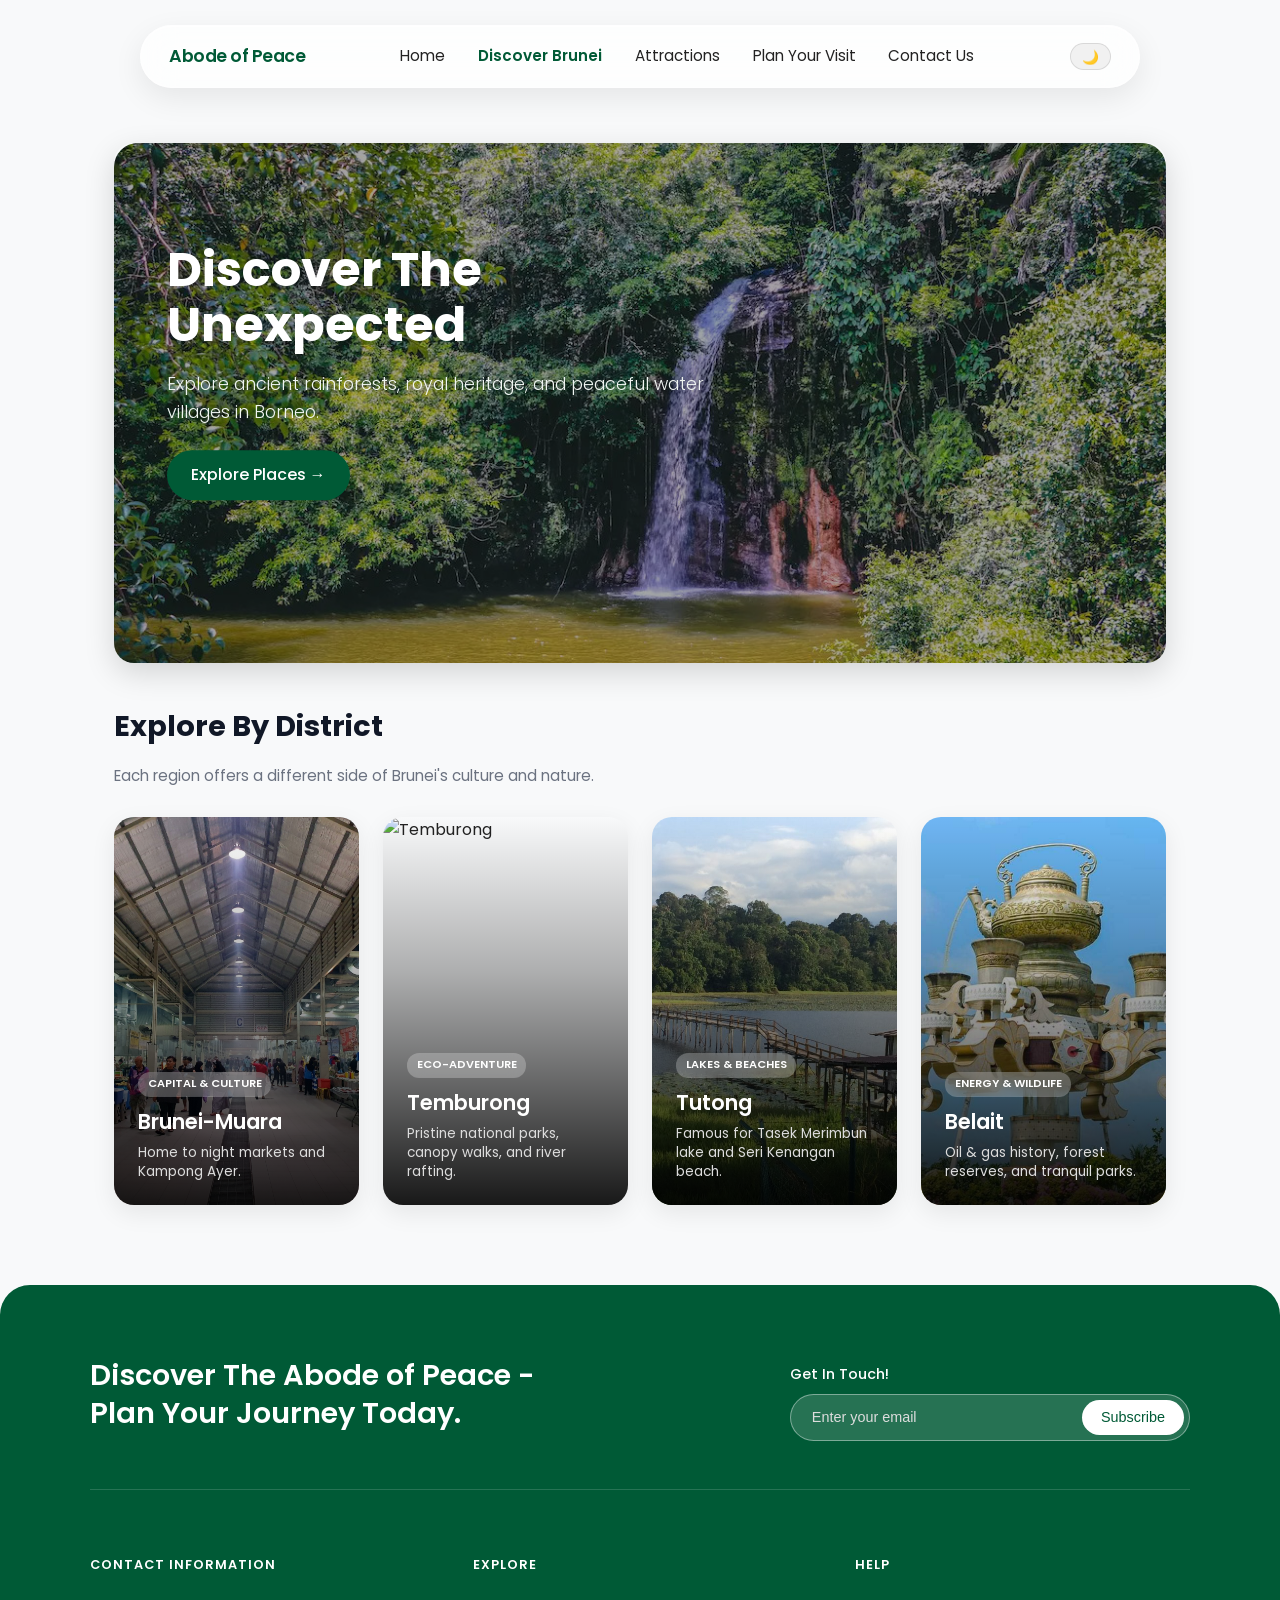
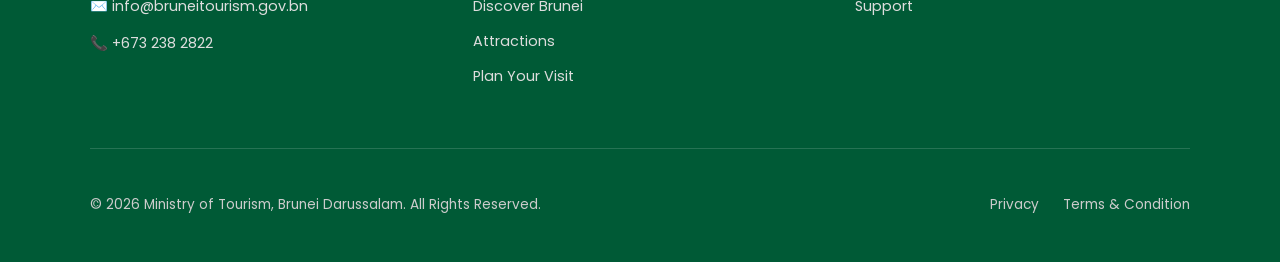
==== discover.html @ 307371f9 "Add files via upload" ====
<!DOCTYPE html>
<html lang="en">
<head>
    <meta charset="UTF-8">
    <meta name="viewport" content="width=device-width, initial-scale=1.0">
    <title>Discover Brunei</title>

    <!-- TO FIX BRIEF WHITE FLASH WHEN DARK MODE IS TURNED ON -->
    <script>
        const savedTheme = localStorage.getItem('theme');
        if (savedTheme === 'dark') {
            document.documentElement.setAttribute('data-theme', 'dark');
        }
    </script>

    <!-- CONNECTING POPPINS FONT FOR CSS USE -->
    <link rel="preconnect" href="https://fonts.googleapis.com">
    <link rel="preconnect" href="https://fonts.gstatic.com" crossorigin>
    <link href="https://fonts.googleapis.com/css2?family=Poppins:ital,wght@0,100;0,200;0,300;0,400;0,500;0,600;0,700;0,800;0,900;1,100;1,200;1,300;1,400;1,500;1,600;1,700;1,800;1,900&display=swap" rel="stylesheet">
    <!-- LINKING CSS  -->
    <link rel="stylesheet" href="style.css">
</head>
<body>
    <!-- HEADER AND NAV BAR -->
    <header class="header">
        <nav class="nav-container" aria-label="Main Navigation">
            <div class="logo">Abode of Peace</div>
            <button class="menu-toggle" id="menuToggle" aria-label="Toggle navigation menu">☰</button>
            <ul class="nav-links" id="navLinks">
                <li><a href="index.html">Home</a></li>
                <li class="dropdown">
                    <div class="dropdown-link">
                        <a href="discover.html" class="active">Discover Brunei</a>
                        <button class="dropdown-toggle" aria-label="Toggle Discover Brunei submenu" aria-expanded="false">▼</button>
                    </div>
                    <ul class="dropdown-menu">
                        <li><a href="districts.html">Explore By District</a></li>
                    </ul>
                </li>
                <li><a href="attractions.html">Attractions</a></li>
                <li><a href="plan.html">Plan Your Visit</a></li>
                <li><a href="contact.html">Contact Us</a></li>
            </ul>
            <button class="theme-btn" id="themeToggleBtn" aria-label="Toggle Light Dark Theme">🌙</button>
        </nav>
    </header>
    
    <!-- MAIN -->
    <main class="container">

        <!-- TOP BANNER -->
        <section class="top-banner">
            <img src="images/taseklama-01.jpg" alt="Brunei Rainforest" class="top-banner-img">
            
            <div class="top-banner-text">
                <h1>Discover The Unexpected</h1>
                <p>Explore ancient rainforests, royal heritage, and peaceful water villages in Borneo.</p>
                <a href="#featured" class="btn-explore">Explore Places &rarr;</a> <!-- NOTE: &RARR; FOR ARROW SYMBOL -->
            </div>

        </section>

        <!-- EXPLORE DISTRICT SECTION -->
        <section id="featured" class="content-section">
            <div class="section-header-left">
                <h2>Explore By District</h2>
                <p>Each region offers a different side of Brunei's culture and nature.</p>
            </div>

            <div class="district-grid">

                <!-- BRUNEI-MUARA -->
                <a href="districts.html#brunei-muara" class="card-link">
                <div class="district-card">
                    <img src="images/pasarmalam.jpg" alt="Brunei-Muara" class="district-img">
                    <div class="district-overlay"></div>
                    <div class="district-info">
                        <span class="district-tag">Capital & Culture</span>
                        <h3>Brunei-Muara</h3>
                        <p>Home to night markets and Kampong Ayer.</p>
                    </div>
                </div>
                </a>

                <!-- TEMBURONG -->
                <a href="districts.html#temburong" class="card-link">
                <div class="district-card">
                    <img src="images/temburong.jpg" alt="Temburong" class="district-img">
                    <div class="district-overlay"></div>
                    <div class="district-info">
                        <span class="district-tag">Eco-Adventure</span>
                        <h3>Temburong</h3>
                        <p>Pristine national parks, canopy walks, and river rafting.</p>
                    </div>
                </div>
                </a>

                <!-- TUTONG -->
                <a href="districts.html#tutong" class="card-link">
                <div class="district-card">
                    <img src="images/tutong.jpg" alt="Tutong" class="district-img">
                    <div class="district-overlay"></div>
                    <div class="district-info">
                        <span class="district-tag">Lakes & Beaches</span>
                        <h3>Tutong</h3>
                        <p>Famous for Tasek Merimbun lake and Seri Kenangan beach.</p>
                    </div>
                </div>
                </a>

                <!-- KUALA BELAIT -->
                 <a href="districts.html#belait" class="card-link">
                <div class="district-card">
                    <img src="images/kb.jpg" alt="Belait" class="district-img">
                    <div class="district-overlay"></div>
                    <div class="district-info">
                        <span class="district-tag">Energy & Wildlife</span>
                        <h3>Belait</h3>
                        <p>Oil & gas history, forest reserves, and tranquil parks.</p>
                    </div>
                </div>
                </a>
            </div>
        </section>

    </main>

    <!-- FOOTER -->
    <footer class="site-footer">
        <div class="footer-container">

            <!-- TOP TITLE AND SUBSCRIBE FORM -->
            <div class="footer-top">
                <div class="footer-brand-message">
                    <h3>Discover The Abode of Peace -<br>Plan Your Journey Today.</h3>
                </div>
                <div class="footer-newsletter">
                    <p>Get In Touch!</p>
                    <form class="newsletter-form" onsubmit="event.preventDefault();"> <!-- PREVENTS FROM RELOADING THE PAGE -->
                        <input type="email" placeholder="Enter your email" required>
                        <button type="submit">Subscribe</button>
                    </form>
                </div>
            </div>

            <!-- CONTACT INFO, EXPLORE, AND HELP SECTION -->
            <div class="footer-grid">
                <div class="footer-col">
                    <h4>CONTACT INFORMATION</h4>
                    <p>✉️ info@bruneitourism.gov.bn</p>
                    <p>📞 +673 238 2822</p>
                </div>
                <div class="footer-col">
                    <h4>EXPLORE</h4>
                    <a href="discover.html">Discover Brunei</a>
                    <a href="attractions.html">Attractions</a>
                    <a href="plan.html">Plan Your Visit</a>
                </div>
                <div class="footer-col">
                    <h4>HELP</h4>
                    <a href="contact.html">Support</a>
                </div>
            </div>

            <!-- COPYRIGHT BOTTOM SECTION -->
            <div class="footer-bottom">
                <p>&copy; 2026 Ministry of Tourism, Brunei Darussalam. All Rights Reserved.</p>
                <div class="footer-legal">
                    <a href="#">Privacy</a>
                    <a href="#">Terms & Condition</a>
                </div>
            </div>
        </div>
    </footer>
    <!-- LINKING JAVASCRIPT -->
    <script src="script.js"></script>
</body>
</html>
---- style.css ----
body {
  font-family: 'Poppins', sans-serif;
  background-color: #f8f9fa;
  color: #222222;
  line-height: 1.6;
  margin: 0; 
  padding: 0;
  transition: all 0.3s ease;
}

html { /* TO MAKE THE HOVER SMOOTH */
  scroll-behavior: smooth; 
}


[data-theme="dark"] body { /* DARK MODE */
  background-color: #121212;
  color: #f1f1f1;
}

a {
  color: #005a36;
  text-decoration: none;
}

a:hover, a:focus {
  text-decoration: underline;
}

.header { /* NAV BAR */
  position: sticky;
  top: 25px;
  z-index: 1000;
  width: 100%;
  display: flex;
  justify-content: center;
  padding: 0 1rem;
  margin-bottom: 5rem;
  box-sizing: border-box;
}

/* CODES ADAPTED FROM Mozilla.org, 2025 */
.nav-container {
  position: relative;
  display: flex;
  justify-content: space-between;
  align-items: center;
  width: 100%;
  max-width: 1000px;
  background: rgba(255, 255, 255, 0.75);
  backdrop-filter: blur(16px);
  border: 1px solid rgba(255, 255, 255, 0.4);
  border-radius: 50px;
  padding: 0.75rem 1.75rem;
  box-shadow: 0 10px 30px rgba(0, 0, 0, 0.08), inset 0 1px 0 rgba(255, 255, 255, 0.6);
  color: #222222;
  transition: all 0.3s ease;
  box-sizing: border-box;
}

[data-theme="dark"] .nav-container { /* DARK MODE NAV  */
  background: rgba(20, 20, 20, 0.75);
  border: 1px solid rgba(255, 255, 255, 0.12);
  box-shadow: 0 10px 30px rgba(0, 0, 0, 0.4), inset 0 1px 0 rgba(255, 255, 255, 0.1);
  color: #f1f1f1;
}

.logo { /* LOGO */
  font-size: 1.1rem;
  font-weight: 600;
  color: #005a36;
  letter-spacing: -0.5px;
}

[data-theme="dark"] .logo { 
  color: #34d399; 
}

.nav-links { /* NAV LINKS (HOME, DISCOVER BRUNEI, ETC. */
  display: flex;
  list-style: none;
  gap: 0.25rem;
  align-items: center;
  margin: 0;
  padding: 0;
}

.nav-links li {
  position: relative;
}

.nav-links a {
  color: #222222;
  font-weight: 400;
  font-size: 0.95rem;
  text-decoration: none;
  display: flex;
  align-items: center;
  gap: 1.5rem;
  padding: 0.4rem 0.9rem;
  border-radius: 20px;
  position: relative;
  z-index: 2;
  transition: color 0.25s ease;
}

[data-theme="dark"] .nav-links a {
  color: #f1f1f1;
}

.nav-links a::before { /* HOVER BACKGROUND ANIMATION */
  content: '';
  position: absolute;
  top: 0;
  left: 0;
  width: 100%;
  height: 100%;
  background: rgba(0, 90, 54, 0.1);
  border-radius: 20px;
  transform: scale(0.8);
  opacity: 0;
  transition: all 0.25s cubic-bezier(0.4, 0, 0.2, 1);
  z-index: -1;
}

[data-theme="dark"] .nav-links a::before {
  background: rgba(255, 255, 255, 0.15);
}

.nav-links a:hover::before,
.nav-links a:active::before {
  transform: scale(1);
  opacity: 1;
}

.nav-links a:hover,
.nav-links a:active {
  color: #005a36;
  opacity: 1;
  text-decoration: none;
  border-bottom: none;
}

.nav-links a.active {
  color: #005a36;
  font-weight: 600;
  
}

[data-theme="dark"] .nav-links a.active {
  color: #34d399;
}

[data-theme="dark"] .nav-links a:hover,
[data-theme="dark"] .nav-links a:active {
  color: #34d399;
}

.theme-btn { /* THEME BUTTON */
  background: rgba(0, 0, 0, 0.05);
  border: 1px solid rgba(0, 0, 0, 0.1);
  color: #222222;
  padding: 0.3rem 0.7rem;
  border-radius: 20px;
  cursor: pointer;
  font-size: 0.85rem;
  transition: all 0.3s ease;
}

.theme-btn:hover {
  background: rgba(0, 0, 0, 0.1);
}

[data-theme="dark"] .theme-btn {
  background: rgba(255, 255, 255, 0.1);
  border: 1px solid rgba(255, 255, 255, 0.2);
  color: #ffffff;
}

[data-theme="dark"] .theme-btn:hover {
  background: rgba(255, 255, 255, 0.3);
}

.nav-links li.dropdown { /* DROPDOWN MENU FOR DISTRICTS.HTML */
  position: relative;
}

.dropdown-link {
  display: flex;
  align-items: center;
  gap: 5px;
}

.dropdown-toggle {
  display: none;
  background: transparent;
  border: none;
  cursor: pointer;
  color: inherit;
  font-size: 14px;
  padding: 8px;
  transition: transform 0.3s ease;
}

.dropdown.active .dropdown-toggle {
  transform: rotate(180deg);
}

.dropdown-menu { /* DROPDOWN FOR EXPLORE BY DISTRICT */
  display: none;
  position: absolute;
  top: calc(100% + 10px);
  left: 50%;
  transform: translateX(-50%);
  background-color: #ffffff;
  box-shadow: 0 10px 15px -3px rgba(0, 0, 0, 0.1);
  border-radius: 18px;
  list-style: none;
  padding: 0.65rem;
  min-width: 180px;
  border: 1px solid #e5e7eb;
}

.dropdown-menu li a {
  display: block;
  padding: 0.5rem 1rem;
  color: #374151;
  font-size: 0.9rem;
  border-radius: 10px;
  white-space: nowrap;
  transition: all 0.2s ease;
}

.dropdown-menu::before {
  content: "";
  position: absolute;
  top: -15px;
  left: 0;
  width: 100%;
  height: 15px;
}

.dropdown-menu li a:hover {
  background-color: #f3f4f6;
  color: #005a36;
}

@media (min-width: 1001px) { /* FOR DESKTOP ADJUSTMENT */
    .nav-links li.dropdown:hover .dropdown-menu {
        display: block;
    }
}

[data-theme="dark"] .dropdown-menu {
  background-color: #1f2937;
  border-color: #374151;
}

[data-theme="dark"] .dropdown-menu li a {
  color: #d1d5db;
}

[data-theme="dark"] .dropdown-menu li a:hover {
  background-color: #374151;
  color: #34d399;
}

.menu-toggle { /* MOBILE NAV BAR MENU */
  display: none;
  background: none;
  border: none;
  color: #222222;
  font-size: 1.5rem;
  cursor: pointer;
}

[data-theme="dark"] .menu-toggle {
  color: #ffffff;
}

.container { /* MAIN CSS STARTS HERE */
  max-width: 1100px;
  margin: 1.5rem auto;
  padding: 0 1.5rem;
  box-sizing: border-box;
}

.welcome {
  position: relative; 
  width: 100%;
  border-radius: 20px;
  overflow: hidden;  
  margin-bottom: 2.5rem;
  box-shadow: 0 10px 30px rgba(0, 0, 0, 0.15);
}

.banner-img {
  width: 100%;
  height: 560px;
  object-fit: cover;  
  display: block;
  filter: brightness(0.75); 
}

.banner {
  position: absolute;
  top: 50%;
  left: 50%;
  transform: translate(-50%, -50%); 
  text-align: center;
  color: #ffffff;
  width: 85%;
  max-width: 800px;
}

.banner h1 {
  font-size: 2.8rem;
  font-weight: 700;
  margin-bottom: 0.5rem;
  letter-spacing: -0.5px;
  text-shadow: 0 2px 10px rgba(0, 0, 0, 0.4); 
}

.banner p {
  font-size: 1.2rem;
  font-weight: 300;
  text-shadow: 0 1px 5px rgba(0, 0, 0, 0.4);
}

.why-visit {
  margin: 4rem auto;
}

.why-visit h2 {
  font-size: 2rem;
  font-weight: 600;
  text-align: center;
  margin-bottom: 2rem;
  letter-spacing: -0.5px;
}

.grid,
.resources-grid, 
.content-grid {
  display: grid;
  grid-template-columns: repeat(auto-fit, minmax(260px, 1fr));
  gap: 1.5rem;
}

.card {
  background-color: #ffffff;
  border: 1px solid #eaeaea;
  border-radius: 16px;
  padding: 2rem;
  box-shadow: 0 4px 20px rgba(0, 0, 0, 0.03);
  transition: transform 0.3s ease, box-shadow 0.3s ease, background-color 0.3s ease, border-color 0.3s ease;
}

.card:hover {
  transform: translateY(-6px);
  box-shadow: 0 12px 30px rgba(0, 0, 0, 0.08);
}

[data-theme="dark"] .card {
  background-color: #1a1a1a;
  border: 1px solid #333333;
  box-shadow: 0 4px 20px rgba(0, 0, 0, 0.2);
}

[data-theme="dark"] .card:hover {
  box-shadow: 0 12px 30px rgba(0, 0, 0, 0.4);
}

.card-icon {
  font-size: 2.2rem;
  margin-bottom: 1rem;
}

.card h3 {
  font-size: 1.2rem;
  font-weight: 600;
  margin-bottom: 0.75rem;
}

.card p {
  font-size: 0.95rem;
  color: #666666;
  line-height: 1.5;
}

[data-theme="dark"] .card p {
  color: #aaaaaa;
}

.resource-card,
.resource-card * {
  box-sizing: border-box;
}

.resource-card {
  position: relative;
  height: 380px;
  border-radius: 20px;
  overflow: hidden;
  display: block;
  text-decoration: none;
  box-shadow: 0 8px 20px rgba(0, 0, 0, 0.1);
  transition: transform 0.3s ease, box-shadow 0.3s ease;
}

.resource-card:hover {
  transform: translateY(-6px);
  box-shadow: 0 14px 30px rgba(0, 0, 0, 0.2);
}

.resource-bg {
  position: absolute;
  top: 0;
  left: 0;
  width: 100%;
  height: 100%;
  object-fit: cover;
  transition: transform 0.5s ease;
  z-index: 1;
}

.resource-card:hover .resource-bg {
  transform: scale(1.05);
}

.resource-overlay {
  position: absolute;
  top: 0;
  left: 0;
  width: 100%;
  height: 100%;
  background: linear-gradient(to top, rgba(0, 0, 0, 0.95) 0%, rgba(0, 0, 0, 0.4) 50%, rgba(0, 0, 0, 0.2) 100%);
  z-index: 2;
}

.resource-content {
  position: absolute;
  top: 0;
  left: 0;
  width: 100%;
  height: 100%;
  padding: 1.25rem;
  z-index: 3;
  color: #ffffff;
  display: flex;
  flex-direction: column;
  justify-content: space-between;
}

.resource-badge {
  display: inline-block;
  align-self: flex-start;
  background: rgba(255, 255, 255, 0.2);
  backdrop-filter: blur(10px);
  padding: 0.25rem 0.75rem;
  border-radius: 20px;
  font-size: 0.7rem;
  font-weight: 500;
  color: #ffffff;
  border: 1px solid rgba(255, 255, 255, 0.3);
}

.resource-bottom-text {
  display: flex;
  flex-direction: column;
  justify-content: flex-end;
}

.resource-card h3 {
  font-size: 1.15rem; 
  font-weight: 600;
  line-height: 1.25;
  color: #ffffff;
  margin: 0 0 0.25rem 0;
}

.resource-location {
  font-size: 0.8rem;
  color: #dddddd;
  font-weight: 300;
  margin: 0;
  line-height: 1.5;
}

.top-banner { /* DISCOVER PAGE CSS STARTS HERE */
  position: relative;
  width: 100%;
  height: 520px;
  border-radius: 20px;
  overflow: hidden;
  margin-bottom: 2.5rem;
  box-shadow: 0 10px 30px rgba(0, 0, 0, 0.15);
}

.top-banner-img {
  width: 100%;
  height: 560px;
  object-fit: cover;
  border-radius: 24px;
  filter: brightness(0.65);
  display: block;
}

.top-banner-text {
  position: absolute;
  top: 40%;
  left: 5%;
  transform: translateY(-50%);
  color: #ffffff;
  max-width: 600px;
  z-index: 2;
}

.top-banner-text h1 {
  font-size: 3rem;
  font-weight: 700;
  line-height: 1.15;
  margin-bottom: 0.75rem;
}

.top-banner-text p {
  font-size: 1.1rem;
  font-weight: 300;
  margin-bottom: 1.5rem;
  color: #f0f5f2;
}

.btn-explore {
  display: inline-block;
  background-color: #005a36;
  color: #ffffff;
  padding: 0.75rem 1.5rem;
  border-radius: 30px;
  font-weight: 500;
  text-decoration: none;
  transition: all 0.3s ease;
}

.btn-explore:hover {
  background-color: #004227;
  transform: translateY(-2px);
  text-decoration: none;
}

.district-grid {
  display: grid;
  grid-template-columns: repeat(auto-fit, minmax(240px, 1fr));
  gap: 1.5rem;
  margin-top: 1.5rem;
}

.district-card {
  position: relative;
  height: 340px;
  border-radius: 20px;
  overflow: hidden;
  text-decoration: none;
  display: flex;
  flex-direction: column;
  justify-content: flex-end;
  padding: 1.5rem;
  box-shadow: 0 8px 24px rgba(0, 0, 0, 0.08);
  transition: transform 0.3s ease, box-shadow 0.3s ease;
}

.district-img {
  position: absolute;
  top: 0;
  left: 0;
  width: 100%;
  height: 100%;
  object-fit: cover;
  z-index: 1;
  transition: transform 0.5s ease;
}

.district-overlay {
  position: absolute;
  top: 0;
  left: 0;
  width: 100%;
  height: 100%;
  background: linear-gradient(to top, rgba(0, 0, 0, 0.9) 0%, rgba(0, 0, 0, 0.3) 60%, transparent 100%);
  z-index: 2;
}

.district-info {
  position: relative;
  z-index: 3;
  color: #ffffff;
}

.district-tag {
  display: inline-block;
  font-size: 0.7rem;
  font-weight: 600;
  text-transform: uppercase;
  background: rgba(255, 255, 255, 0.25);
  backdrop-filter: blur(8px);
  padding: 0.2rem 0.6rem;
  border-radius: 12px;
  margin-bottom: 0.5rem;
}

.district-info h3 {
  font-size: 1.3rem;
  font-weight: 600;
  color: #ffffff;
  margin: 0 0 0.3rem 0;
}

.district-info p {
  font-size: 0.85rem;
  color: #dddddd;
  margin: 0;
  line-height: 1.4;
}

.district-card:hover {
  transform: translateY(-6px);
  box-shadow: 0 14px 30px rgba(0, 0, 0, 0.2);
}

.district-card:hover .district-img {
  transform: scale(1.06);
}

.filter-tabs { /* ATTRACTIONS.HTML CSS STARTS HERE */
  display: flex;
  justify-content: center;
  flex-wrap: wrap;
  gap: 0.75rem;
  margin-bottom: 2.5rem;
}

.filter-btn {
  background-color: #ffffff;
  color: #444444;
  border: 1px solid #e2e8f0;
  padding: 0.6rem 1.2rem;
  border-radius: 30px;
  font-family: inherit;
  font-size: 0.9rem;
  font-weight: 500;
  cursor: pointer;
  transition: all 0.3s ease;
  box-shadow: 0 2px 6px rgba(0, 0, 0, 0.03);
}

.filter-btn:hover, .filter-btn.active {
  background-color: #005a36;
  color: #ffffff;
  border-color: #005a36;
}

[data-theme="dark"] .filter-btn {
  background-color: #1f2937;
  color: #e5e7eb;
  border-color: #374151;
}

[data-theme="dark"] .filter-btn:hover, [data-theme="dark"] .filter-btn.active {
  background-color: #059669;
  border-color: #059669;
}

.card-link,
a.card-link,
a.card-link:hover,
a.card-link:visited {
  text-decoration: none;
  color: inherit;
  display: block;
}

.page-header-box p { /* ATTRACTION PAGE CSS STARTS HERE */
  margin: 0 auto;
  margin-bottom: 2rem;
}

.attractions-grid {
  display: grid;
  grid-template-columns: repeat(auto-fit, minmax(260px, 1fr));
  gap: 1.5rem;
  margin-bottom: 4rem;
}

.attraction-card {
  background: #ffffff;
  border-radius: 16px;
  overflow: hidden;
  box-shadow: 0 6px 20px rgba(0, 0, 0, 0.06);
  border: 1px solid #eaeaea;
  transition: transform 0.3s ease, box-shadow 0.3s ease;
  display: flex;
  flex-direction: column;
}

.attraction-card:hover {
  transform: translateY(-5px);
  box-shadow: 0 12px 28px rgba(0, 0, 0, 0.1);
}

[data-theme="dark"] .attraction-card {
  background: #1a1a1a;
  border-color: #333333;
}

.attraction-img {
  width: 100%;
  height: 190px;
  object-fit: cover;
  filter: brightness(0.9);
}

.attraction-content {
  padding: 1.25rem;
  display: flex;
  flex-direction: column;
  flex-grow: 1;
}

.attraction-header-row {
  display: flex;
  justify-content: space-between;
  align-items: flex-start;
  margin-bottom: 0.5rem;
}

.attraction-header-row h3 {
  font-size: 1.05rem;
  font-weight: 600;
  color: #111827;
  margin: 0;
}

[data-theme="dark"] .attraction-header-row h3 {
  color: #f9fafb;
}

.attraction-badge {
  font-size: 0.7rem;
  font-weight: 600;
  background: #ecfdf5;
  color: #047857;
  padding: 0.2rem 0.5rem;
  border-radius: 6px;
  white-space: nowrap;
}

[data-theme="dark"] .attraction-badge {
  background: rgba(6, 95, 70, 0.3);
  color: #34d399;
}

.attraction-desc {
  font-size: 0.85rem;
  color: #6b7280;
  margin: 0;
  line-height: 1.4;
}

[data-theme="dark"] .attraction-desc {
  color: #9ca3af;
}

.content-section { /* PLAN PAGE CSS STARTS HERE */
  margin-bottom: 4rem;
}

.section-header-left {
  margin-bottom: 1.75rem;
}

.section-header-left h2 {
  font-size: 1.8rem;
  font-weight: 700;
  color: #111827;
  margin-bottom: 0.25rem;
}

.section-header-left p {
  color: #6b7280;
  font-size: 0.95rem;
}

[data-theme="dark"] .section-header-left h2 {
  color: #f9fafb;
}

[data-theme="dark"] .section-header-left p {
  color: #9ca3af;
}

.plan-links {
  display: flex;
  flex-wrap: wrap;
  gap: 0.75rem;
  margin-bottom: 2.5rem;
}

.plan-links a,
.plan-links a:link,
.plan-links a:visited,
.plan-links a:hover,
.plan-links a:focus,
.plan-links a:active {
  text-decoration: none;
  border-bottom: none;
  box-shadow: none;
}

.jump-btn {
  background-color: #f3f4f6;
  color: #374151;
  padding: 0.5rem 1rem;
  border-radius: 50px; 
  font-size: 0.9rem;
  font-weight: 500;
  text-decoration: none;
  border: 1px solid #e5e7eb;
  transition: all 0.2s ease;
}

.jump-btn:hover {
  background-color: #005a36;
  color: #ffffff;
  border-color: #005a36;
  transform: translateY(-2px);
}

[data-theme="dark"] .jump-btn {
  background-color: #1f2937;
  color: #d1d5db;
  border-color: #374151;
}

[data-theme="dark"] .jump-btn:hover {
  background-color: #059669;
  color: #ffffff;
  border-color: #059669;
}

.grid {
  display: grid;
  grid-template-columns: repeat(auto-fit, minmax(280px, 1fr));
  gap: 1.5rem;
}

.card {
  background-color: #ffffff;
  border-radius: 16px;
  overflow: hidden;
  border: 1px solid #e5e7eb;
  box-shadow: 0 4px 12px rgba(0, 0, 0, 0.04);
  transition: transform 0.3s ease, box-shadow 0.3s ease;
  display: flex;
  flex-direction: column;
}

.card:hover {
  transform: translateY(-4px);
  box-shadow: 0 10px 24px rgba(0, 0, 0, 0.08);
}

[data-theme="dark"] .card {
  background-color: #1a1a1a;
  border-color: #333333;
}

.card-img { /* DISTRICT.HTML CARDS CSS*/
  width: 100%;
  height: 200px;
  object-fit: cover;
  border-radius: 12px;
  filter: brightness(0.9);
}

.card-body {
  padding: 1.5rem;
  display: flex;
  flex-direction: column;
  flex-grow: 1;
}

.card-tag {
  display: inline-block;
  font-size: 0.75rem;
  font-weight: 600;
  text-transform: uppercase;
  letter-spacing: 0.5px;
  color: #005a36;
  background-color: #e6f4ed;
  padding: 0.25rem 0.6rem;
  border-radius: 6px;
  margin-bottom: 0.75rem;
  width: fit-content;
}

[data-theme="dark"] .card-tag {
  color: #34d399;
  background-color: rgba(6, 95, 70, 0.3);
}

.card-body h3 {
  font-size: 1.15rem;
  font-weight: 600;
  color: #111827;
  margin-bottom: 0.5rem;
}

.card-body p {
  font-size: 0.9rem;
  color: #4b5563;
  line-height: 1.5;
  margin: 0;
}

[data-theme="dark"] .card-body h3 {
  color: #f9fafb;
}

[data-theme="dark"] .card-body p {
  color: #9ca3af;
}

.contact-wrapper { /* CONTACT.HTML CSS STARTS HERE */
  display: grid;
  grid-template-columns: 360px 1fr;
  gap: 2rem;
  max-width: 1200px;
  margin: 2.5rem auto;
  padding: 0 1rem;
  box-sizing: border-box;
}

.contact-info-card, 
.contact-form-card {
  background-color: #ffffff;
  border-radius: 20px;
  padding: 2.5rem;
  box-shadow: 0 10px 30px rgba(0, 0, 0, 0.05);
  box-sizing: border-box;
}

.contact-form-card {
  background-color: #fafbfc;
  border: 1px solid #f0f2f5;
}

.contact-info-card h2 {
  font-size: 1.5rem;
  font-weight: 700;
  color: #1f2937;
  margin-bottom: 0.75rem;
}

.info-intro {
  font-size: 0.88rem;
  color: #6b7280;
  line-height: 1.5;
  margin-bottom: 2rem;
}

.info-list {
  display: flex;
  flex-direction: column;
}

.info-item {
  display: flex;
  align-items: flex-start;
  gap: 1rem;
  padding: 0.75rem 0;
}

.info-icon {
  font-size: 1.2rem;
  padding-top: 0.1rem;
}

.info-details h3 {
  font-size: 1rem;
  font-weight: 600;
  color: #1f2937;
  margin-bottom: 0.25rem;
}

.info-details p {
  font-size: 0.85rem;
  color: #6b7280;
}

.info-divider {
  height: 1px;
  background-color: #f3f4f6;
  margin: 0.5rem 0;
}

/* CONTACT.HTML CSS STARTS HERE */
.badge-pill {
  display: inline-flex;
  align-items: center;
  gap: 0.4rem;
  background-color: #ffffff;
  padding: 0.4rem 1rem;
  border-radius: 50px;
  font-size: 0.825rem;
  font-weight: 600;
  color: #005a36;
  box-shadow: 0 2px 8px rgba(0, 0, 0, 0.05);
  margin-bottom: 1.25rem;
  border: 1px solid #e5e7eb;
}

.contact-form-card h2 {
  font-size: 2.2rem;
  font-weight: 700;
  color: #1f2937;
  margin-bottom: 0.75rem;
}

.form-intro {
  font-size: 0.9rem;
  color: #6b7280;
  line-height: 1.6;
  margin-bottom: 2rem;
}

.form-grid {
  display: grid;
  grid-template-columns: 1fr 1fr;
  gap: 1rem;
  margin-bottom: 1.5rem;
}

.form-group {
  width: 100%;
}

.form-group.full-width {
  grid-column: span 2;
}

.form-group input,
.form-group select,
.form-group textarea {
  width: 100%;
  padding: 0.85rem 1rem;
  border: 1px solid #e5e7eb;
  background-color: #f9fafb;
  border-radius: 12px;
  font-size: 0.9rem;
  color: #1f2937;
  outline: none;
  box-sizing: border-box;
  transition: border-color 0.2s ease, background-color 0.2s ease;
}

.form-group input:focus,
.form-group select:focus,
.form-group textarea:focus {
  border-color: #005a36;
  background-color: #ffffff;
}

.btn-submit {
  display: inline-flex;
  align-items: center;
  gap: 0.75rem;
  background-color: #005a36;
  color: #ffffff;
  border: none;
  padding: 0.85rem 2rem;
  border-radius: 50px;
  font-size: 0.95rem;
  font-weight: 600;
  cursor: pointer;
  transition: background-color 0.2s ease, transform 0.1s ease;
}

.btn-submit:hover {
  background-color: #004227;
}

.arrow-icon {
  display: inline-flex;
  align-items: center;
  justify-content: center;
  width: 22px;
  height: 22px;
  background-color: rgba(255, 255, 255, 0.2);
  border-radius: 50%;
  font-size: 0.85rem;
}

[data-theme="dark"] .contact-info-card {
  background-color: #1f2937;
  box-shadow: 0 10px 30px rgba(0, 0, 0, 0.3);
}

[data-theme="dark"] .contact-form-card {
  background-color: #111827;
  border: 1px solid #374151;
  box-shadow: 0 10px 30px rgba(0, 0, 0, 0.3);
}

[data-theme="dark"] .contact-info-card h2,
[data-theme="dark"] .contact-form-card h2,
[data-theme="dark"] .info-details h3 {
  color: #f3f4f6;
}

[data-theme="dark"] .info-intro,
[data-theme="dark"] .form-intro,
[data-theme="dark"] .info-details p {
  color: #9ca3af;
}

[data-theme="dark"] .info-divider {
  background-color: #374151;
}

[data-theme="dark"] .badge-pill {
  background-color: #1f2937;
  color: #34d399;
  border-color: #374151;
}

[data-theme="dark"] .form-group input,
[data-theme="dark"] .form-group select,
[data-theme="dark"] .form-group textarea {
  background-color: #1f2937;
  border-color: #374151;
  color: #f3f4f6;
}

[data-theme="dark"] .form-group input:focus,
[data-theme="dark"] .form-group select:focus,
[data-theme="dark"] .form-group textarea:focus {
  border-color: #34d399;
  background-color: #111827;
}

@media (max-width: 900px) {
  .contact-wrapper {
    grid-template-columns: 1fr;
  }
  .form-grid {
    grid-template-columns: 1fr;
  }
  .form-group.full-width {
    grid-column: span 1;
  }
}

.site-footer { /* FOOTER CSS STARTS HERE*/
  background-color: #005a36;
  color: #ffffff;
  width: 100%;
  margin-top: 5rem;
  margin-bottom: 0;
  padding: 4rem 2rem 2rem 2rem;
  border-top-left-radius: 30px;
  border-top-right-radius: 30px;
  box-sizing: border-box;
  transition: background-color 0.3s ease;
}

[data-theme="dark"] .site-footer {
  background-color: #111315;
  border-top: 1px solid #333333;
}

.footer-container {
  max-width: 1100px;
  margin: 0 auto;
  width: 100%;
  box-sizing: border-box;
}

.footer-top {
  display: flex;
  flex-direction: column;
  gap: 2rem;
  justify-content: space-between;
  align-items: flex-start;
  padding-bottom: 3rem;
  border-bottom: 1px solid rgba(255, 255, 255, 0.15);
}

.footer-brand-message h3 {
  font-size: 1.8rem;
  font-weight: 600;
  line-height: 1.3;
  margin: 0;
  color: #ffffff;
}

.footer-newsletter {
  width: 100%;
  max-width: 400px;
}

.footer-newsletter p {
  font-size: 0.9rem;
  margin-bottom: 0.5rem;
  color: #ffffff;
  font-weight: 500;
}

.newsletter-form {
  display: flex;
  background: rgba(255, 255, 255, 0.15);
  border: 1px solid rgba(255, 255, 255, 0.4);
  border-radius: 30px;
  padding: 0.3rem;
  align-items: center;
}

.newsletter-form input {
  background: transparent;
  border: none;
  outline: none;
  color: #ffffff;
  padding: 0.6rem 1rem;
  font-size: 0.9rem;
  flex-grow: 1;
}

.newsletter-form input::placeholder {
  color: #dddddd;
}

.newsletter-form button {
  background-color: #ffffff;
  color: #005a36;
  border: none;
  padding: 0.6rem 1.2rem;
  border-radius: 20px;
  font-size: 0.9rem;
  font-weight: 500;
  cursor: pointer;
  transition: opacity 0.2s ease;
}

.newsletter-form button:hover {
  opacity: 0.9;
}

.footer-grid {
  display: grid;
  grid-template-columns: repeat(auto-fit, minmax(220px, 1fr));
  gap: 3rem;
  padding: 3rem 0;
  border-bottom: 1px solid rgba(255, 255, 255, 0.15);
}

.footer-col h4 {
  font-size: 0.8rem;
  letter-spacing: 1px;
  color: #ffffff;
  margin-bottom: 1.2rem;
  font-weight: 600;
}

.footer-col p, 
.footer-col a {
  display: block;
  font-size: 0.9rem;
  color: #dddddd;
  text-decoration: none;
  margin-bottom: 0.75rem;
  transition: color 0.2s ease;
}

.footer-col a:hover {
  color: #4cd18b;
  text-decoration: underline;
}

.footer-bottom {
  display: flex;
  flex-direction: column;
  gap: 1rem;
  justify-content: space-between;
  align-items: center;
  padding-top: 2rem;
  font-size: 0.85rem;
  color: #cccccc;
}

.footer-legal {
  display: flex;
  gap: 1.5rem;
}

.footer-legal a {
  color: #cccccc;
  text-decoration: none;
  transition: color 0.2s ease;
}

.footer-legal a:hover {
  color: #ffffff;
}

@media (min-width: 1000px) {
  .footer-top {
    flex-direction: row;
    align-items: center;
  }
  
  .footer-bottom {
    flex-direction: row;
  }

  .feature-spotlight {
    flex-direction: row;
  }
  
  .spotlight-text, 
  .spotlight-img {
    flex: 1;
  }
}

/* FOR MOBILE */
@media (max-width: 1000px) {
  .nav-container {
    border-radius: 20px;
    padding: 0.6rem 1rem;
  }

  .menu-toggle {
    display: block;
  }
  
  .nav-links {
    display: none;
    flex-direction: column;
    width: 100%;
    position: absolute;
    top: calc(100% + 10px);
    left: 0;
    background: rgba(255, 255, 255, 0.95);
    backdrop-filter: blur(16px);
    border: 1px solid rgba(0, 0, 0, 0.1);
    border-radius: 16px;
    padding: 1rem;
    gap: 0.5rem;
    box-sizing: border-box;
  }

  [data-theme="dark"] .nav-links {
    background: rgba(20, 20, 20, 0.95);
    border: 1px solid rgba(255, 255, 255, 0.2);
  }
  
  .nav-links.active {
    display: flex;
  }

  .nav-links a {
    width: 100%;
    text-align: center;
    box-sizing: border-box;
  }

  .nav-links a.active::before {
    background: rgba(0, 90, 54, 0.15);
  }
}

/* DROPDOWN */
@media (max-width: 1000px) {
  .nav-links li.dropdown .dropdown-menu {
    position: static;
    transform: none;
    box-shadow: none;
    border: none;
    background: transparent;
    padding: 0 0 0 1rem;
    margin-top: 0.5rem;
    min-width: unset;
    width: 100%;
  }

  [data-theme="dark"] .nav-links li.dropdown .dropdown-menu {
    background: transparent;
    border: none;
  }

  .nav-links li.dropdown .dropdown-menu li a {
    padding: 0.4rem 0.8rem;
    font-size: 0.9rem;
    text-align: center;
  }

  .nav-links li.dropdown.active .dropdown-menu {
    display: block;
  }

  .dropdown-toggle {
    display: block;
  }
}
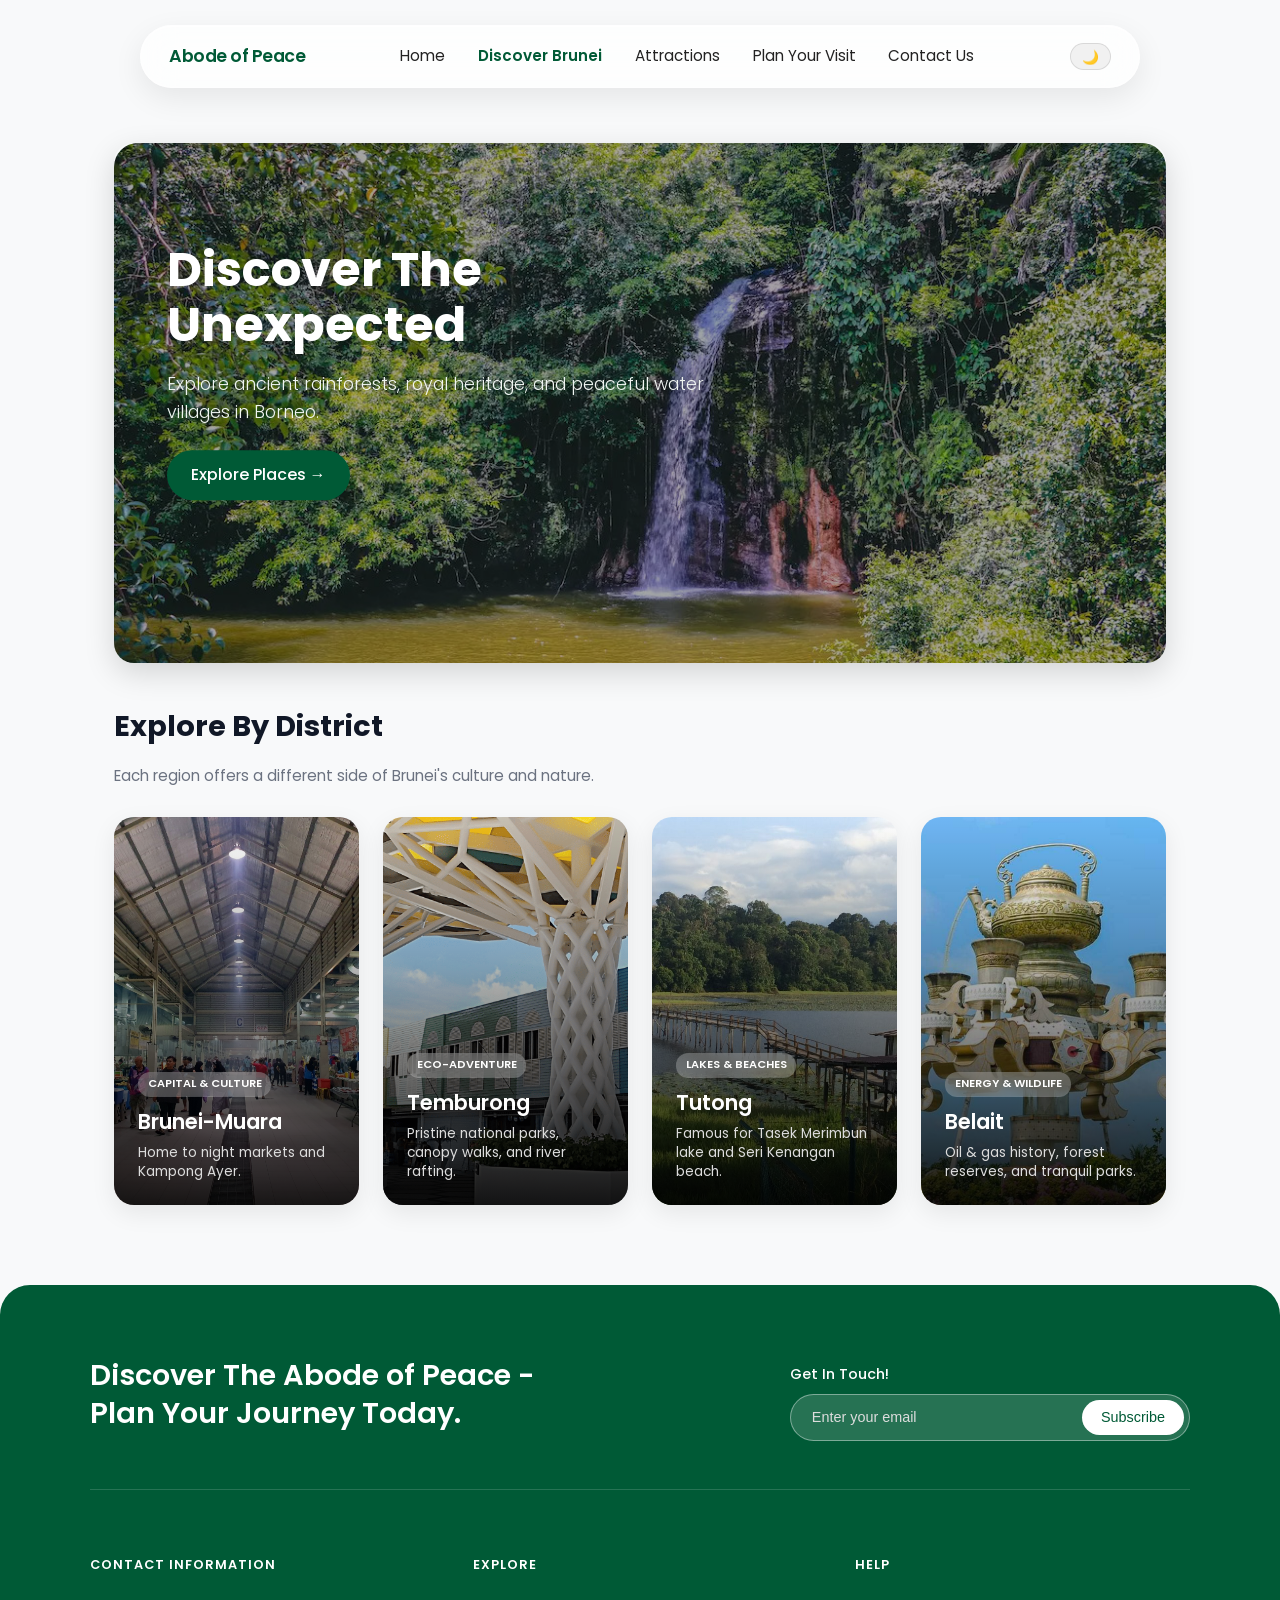
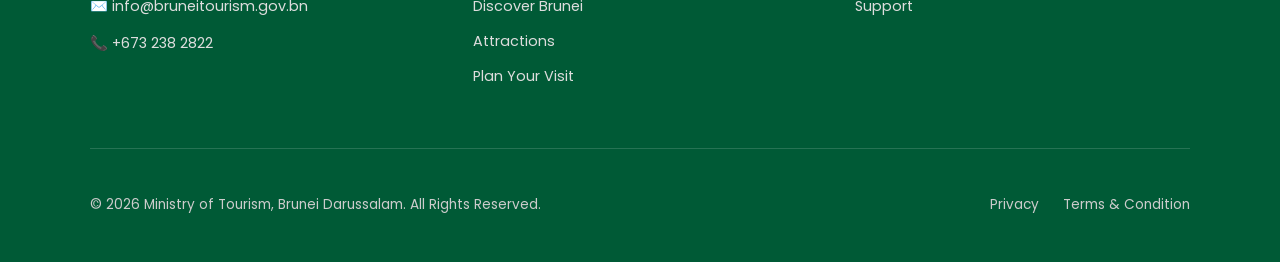
==== commit e5944572: "Add files via upload replaced the missing image for temburong" ====
--- a/discover.html
+++ b/discover.html
@@ -85,7 +85,7 @@
                 <!-- TEMBURONG -->
                 <a href="districts.html#temburong" class="card-link">
                 <div class="district-card">
-                    <img src="images/temburong.jpg" alt="Temburong" class="district-img">
+                    <img src="images/temburongtest.png" alt="Temburong" class="district-img">
                     <div class="district-overlay"></div>
                     <div class="district-info">
                         <span class="district-tag">Eco-Adventure</span>
